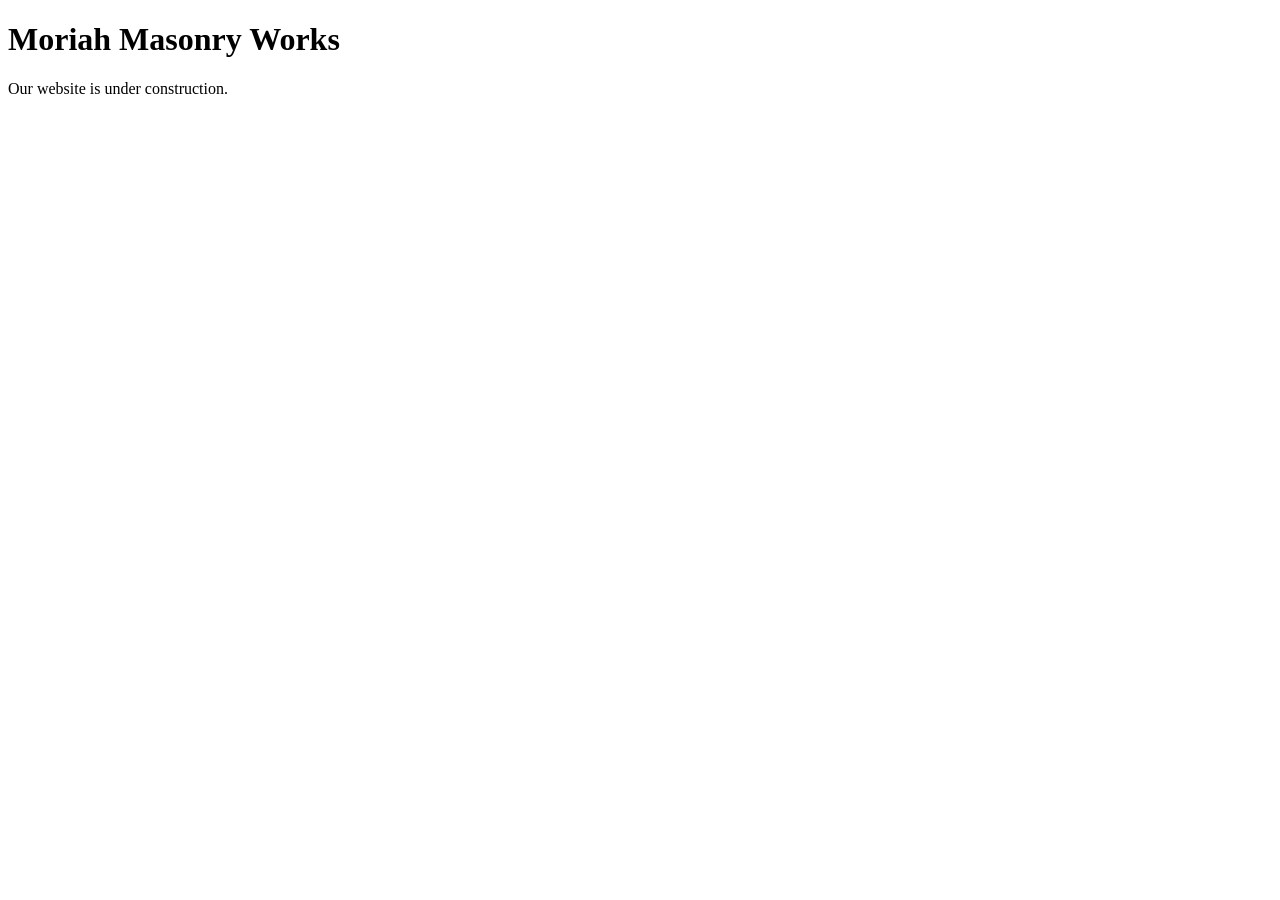
==== index.html @ c1fd5ac3 "Add initial HTML structure for the website" ====
<!doctype html>
<html lang="en">
<head>
  <meta charset="utf-8">
  <meta name="viewport" content="width=device-width, initial-scale=1">
  <meta name="robots" content="noindex">
  <title>Moriah Masonry Works</title>
</head>
<body>
  <main>
    <h1>Moriah Masonry Works</h1>
    <p>Our website is under construction.</p>
  </main>
</body>
</html>
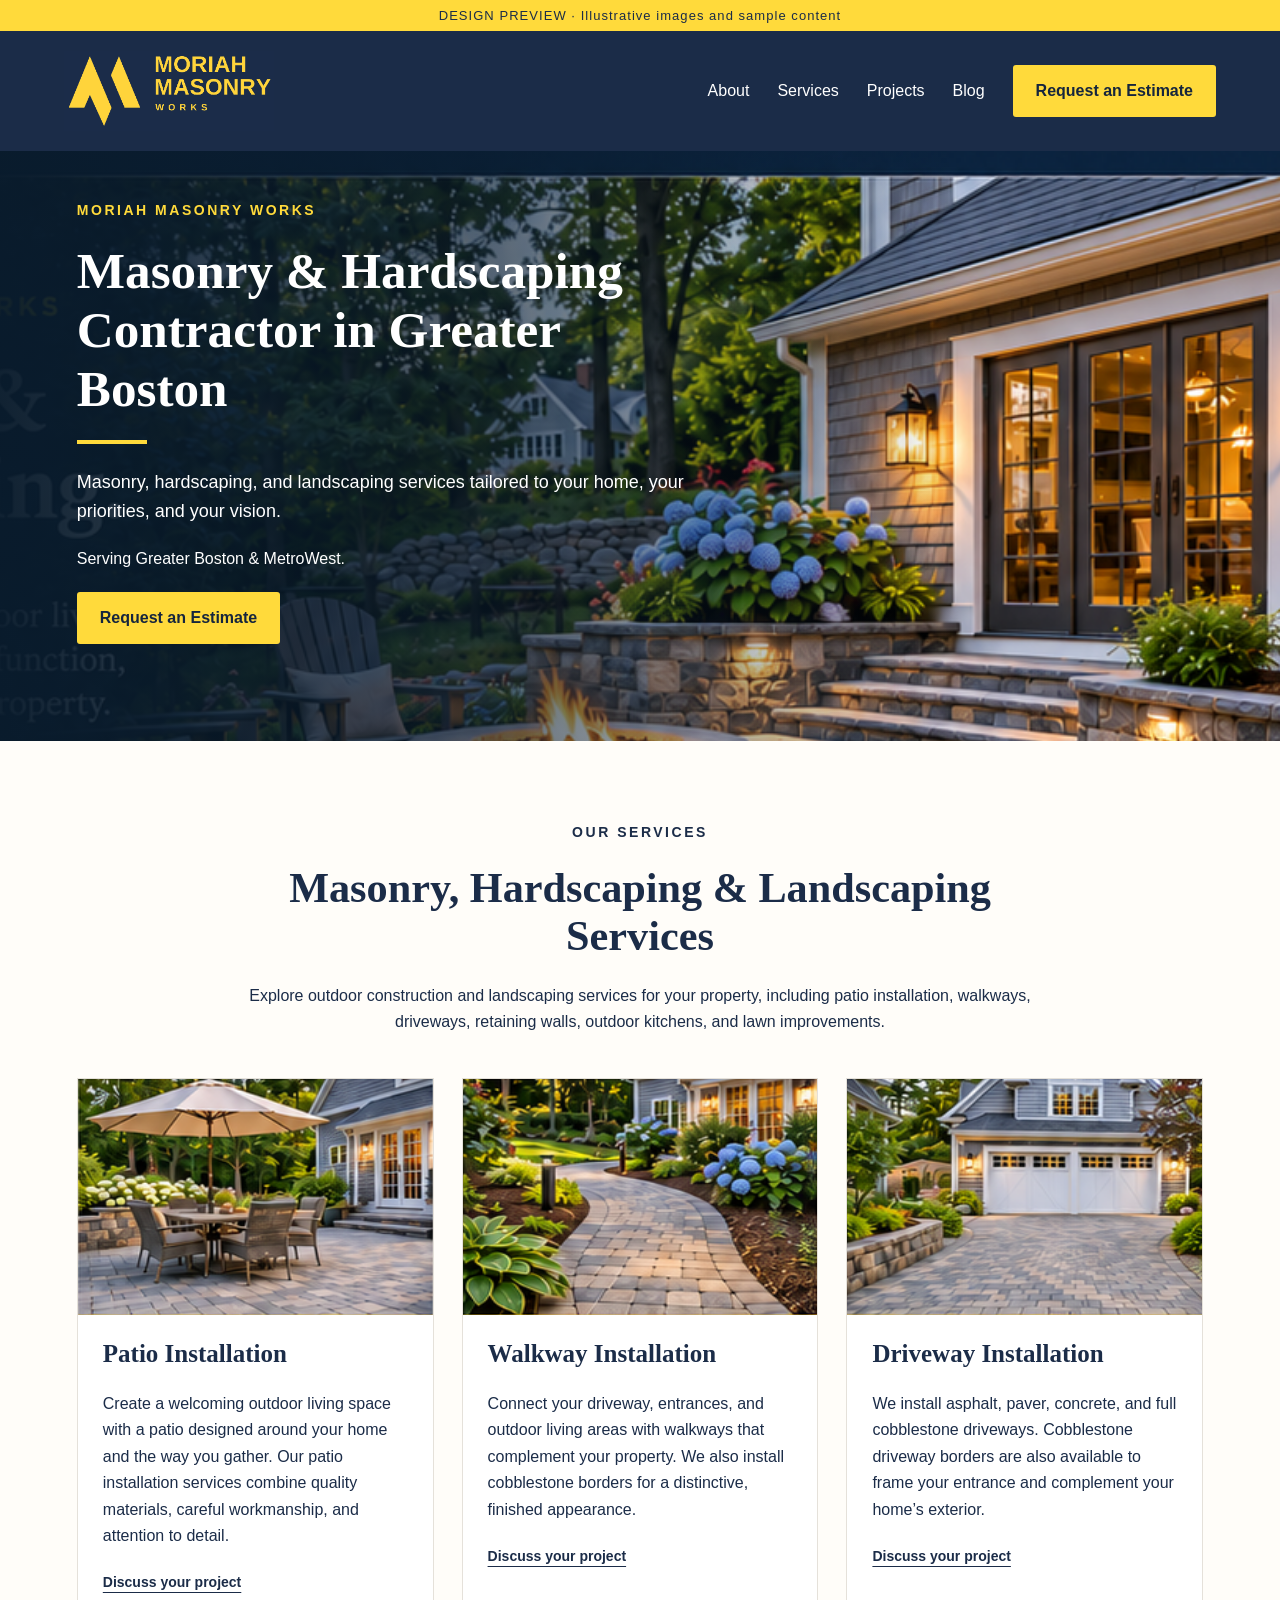
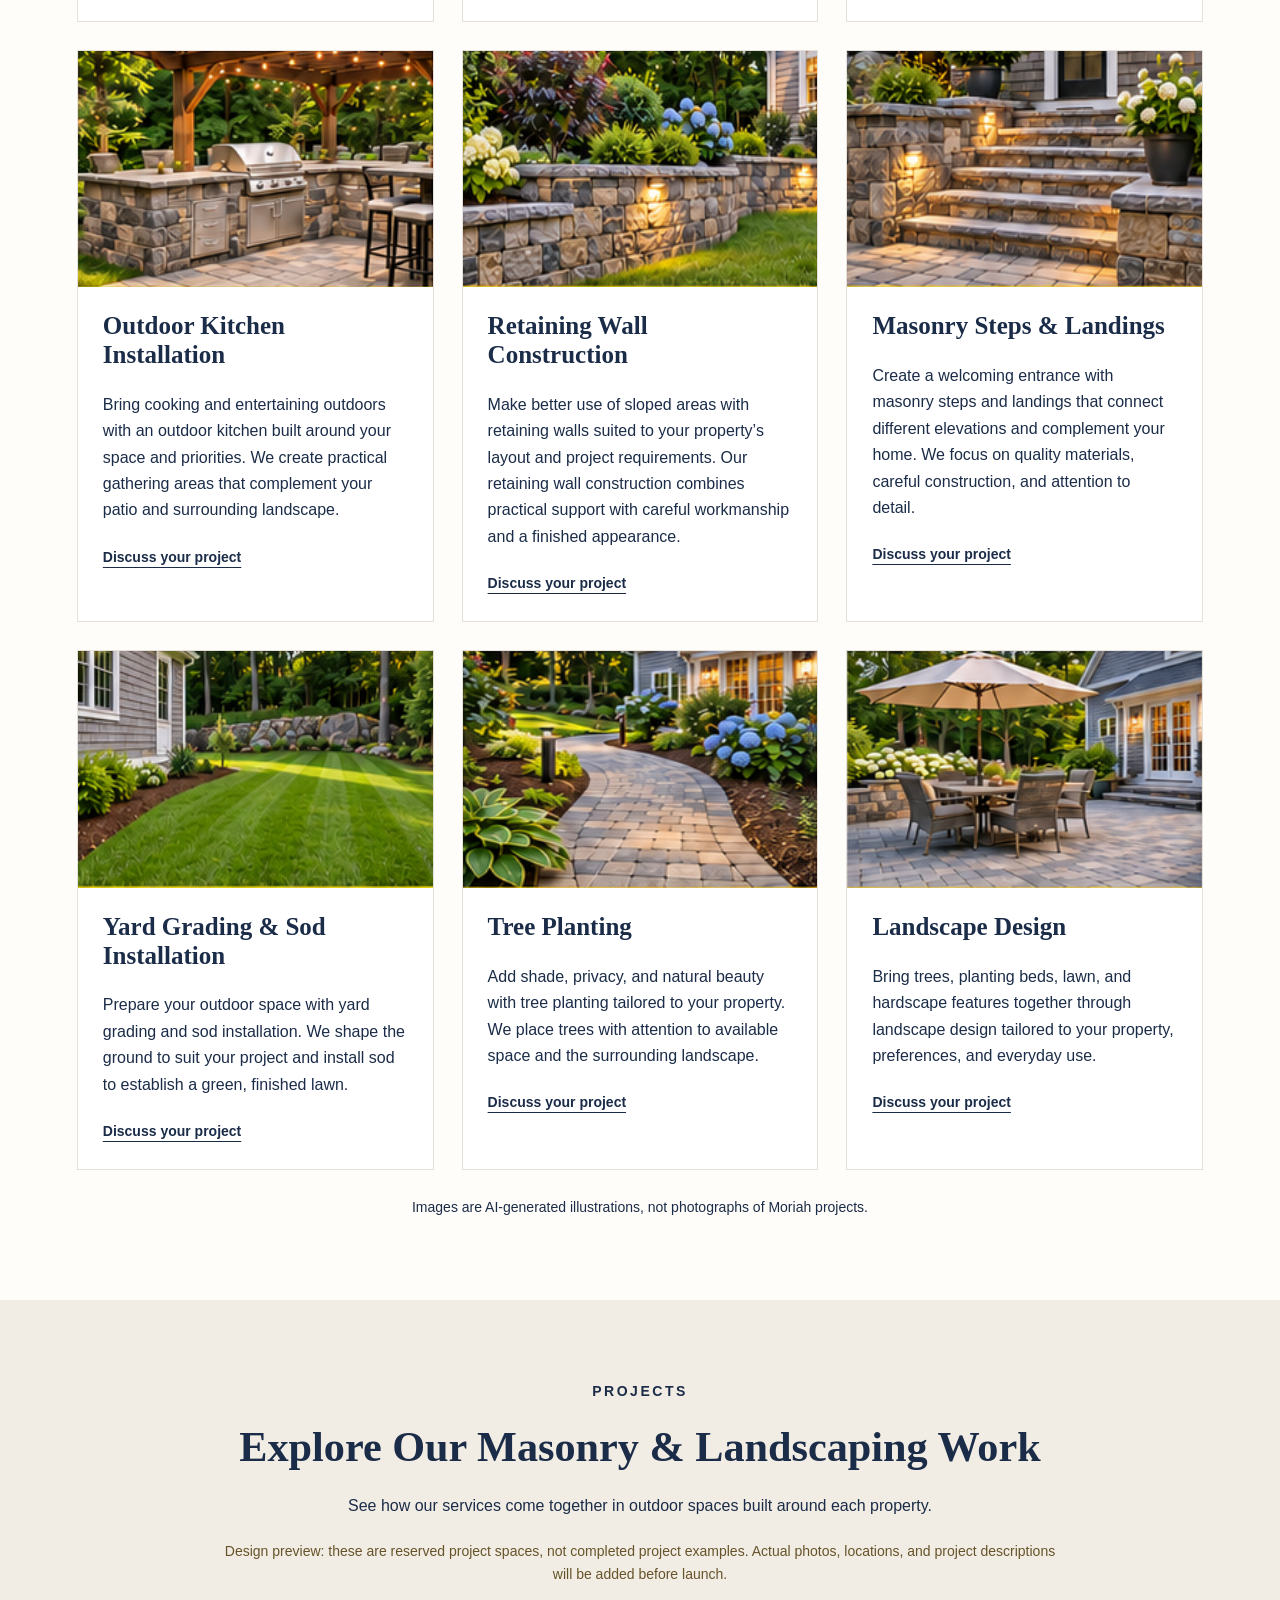
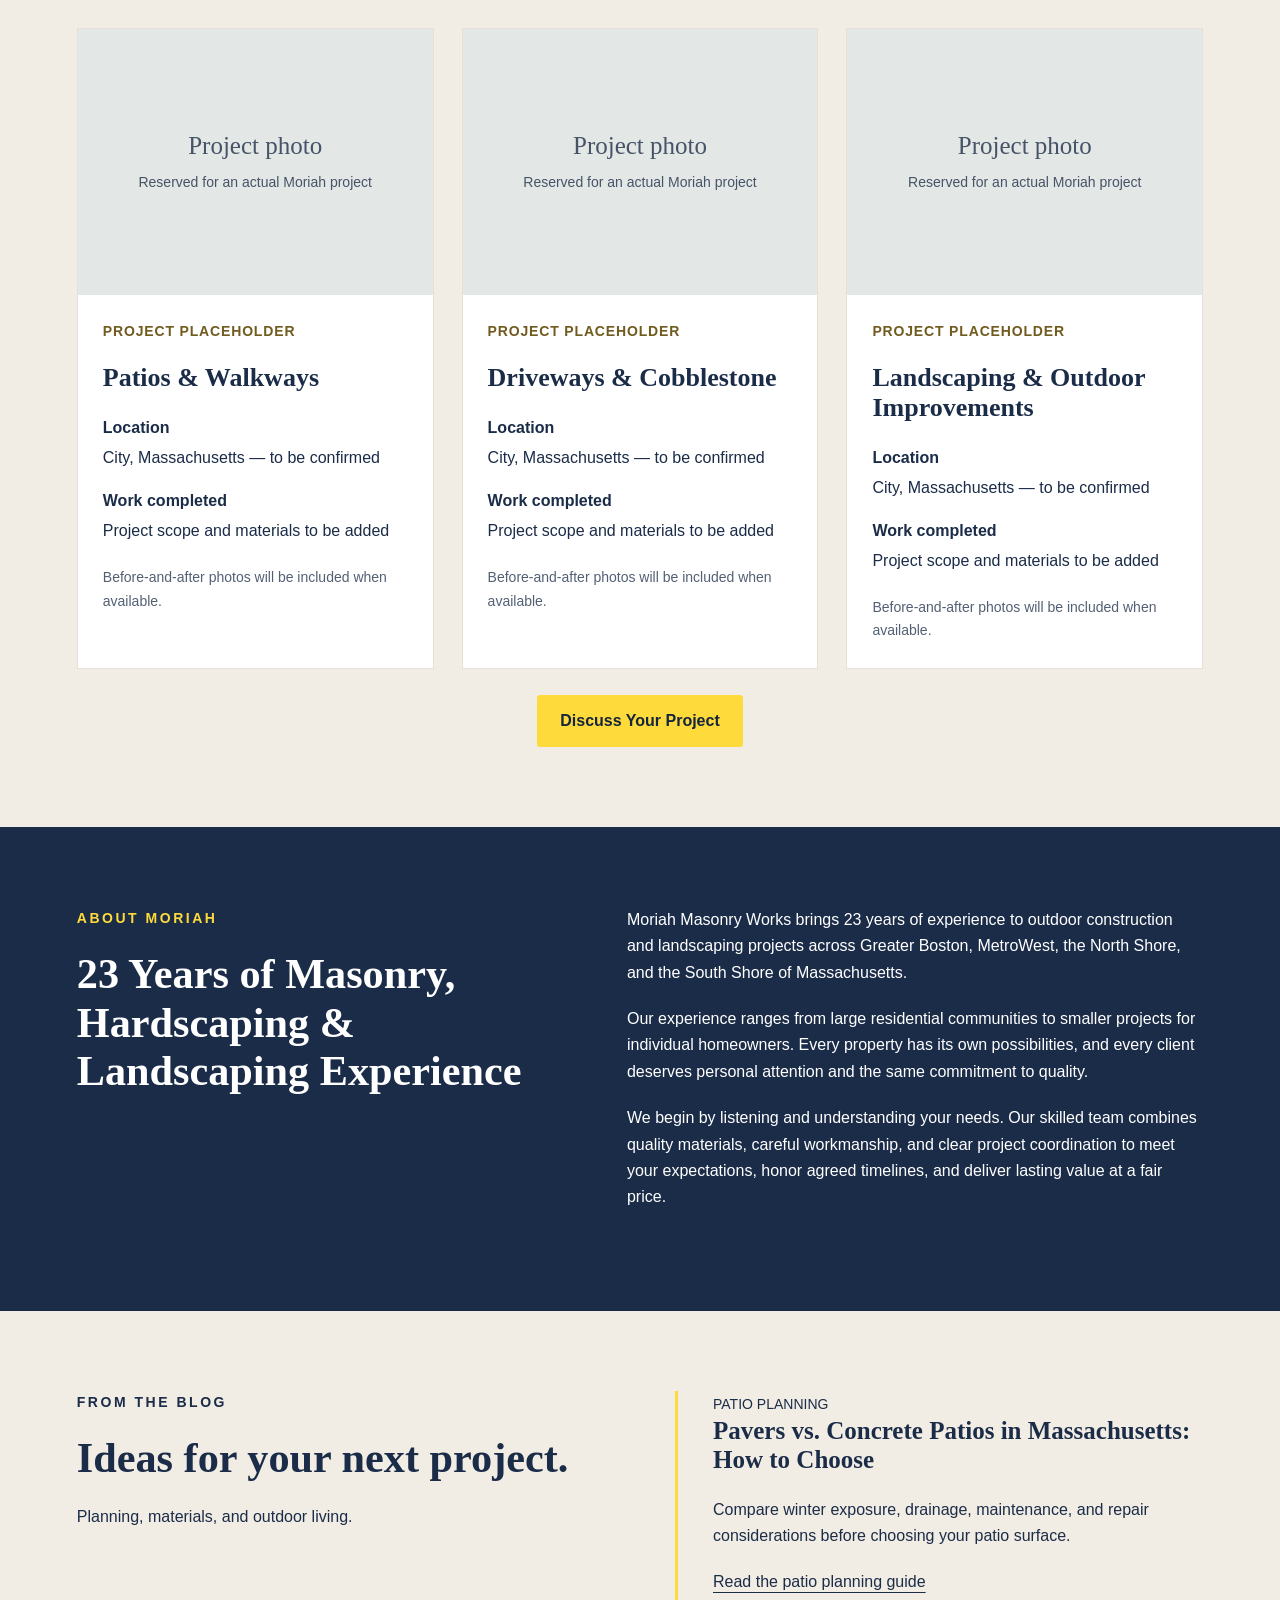
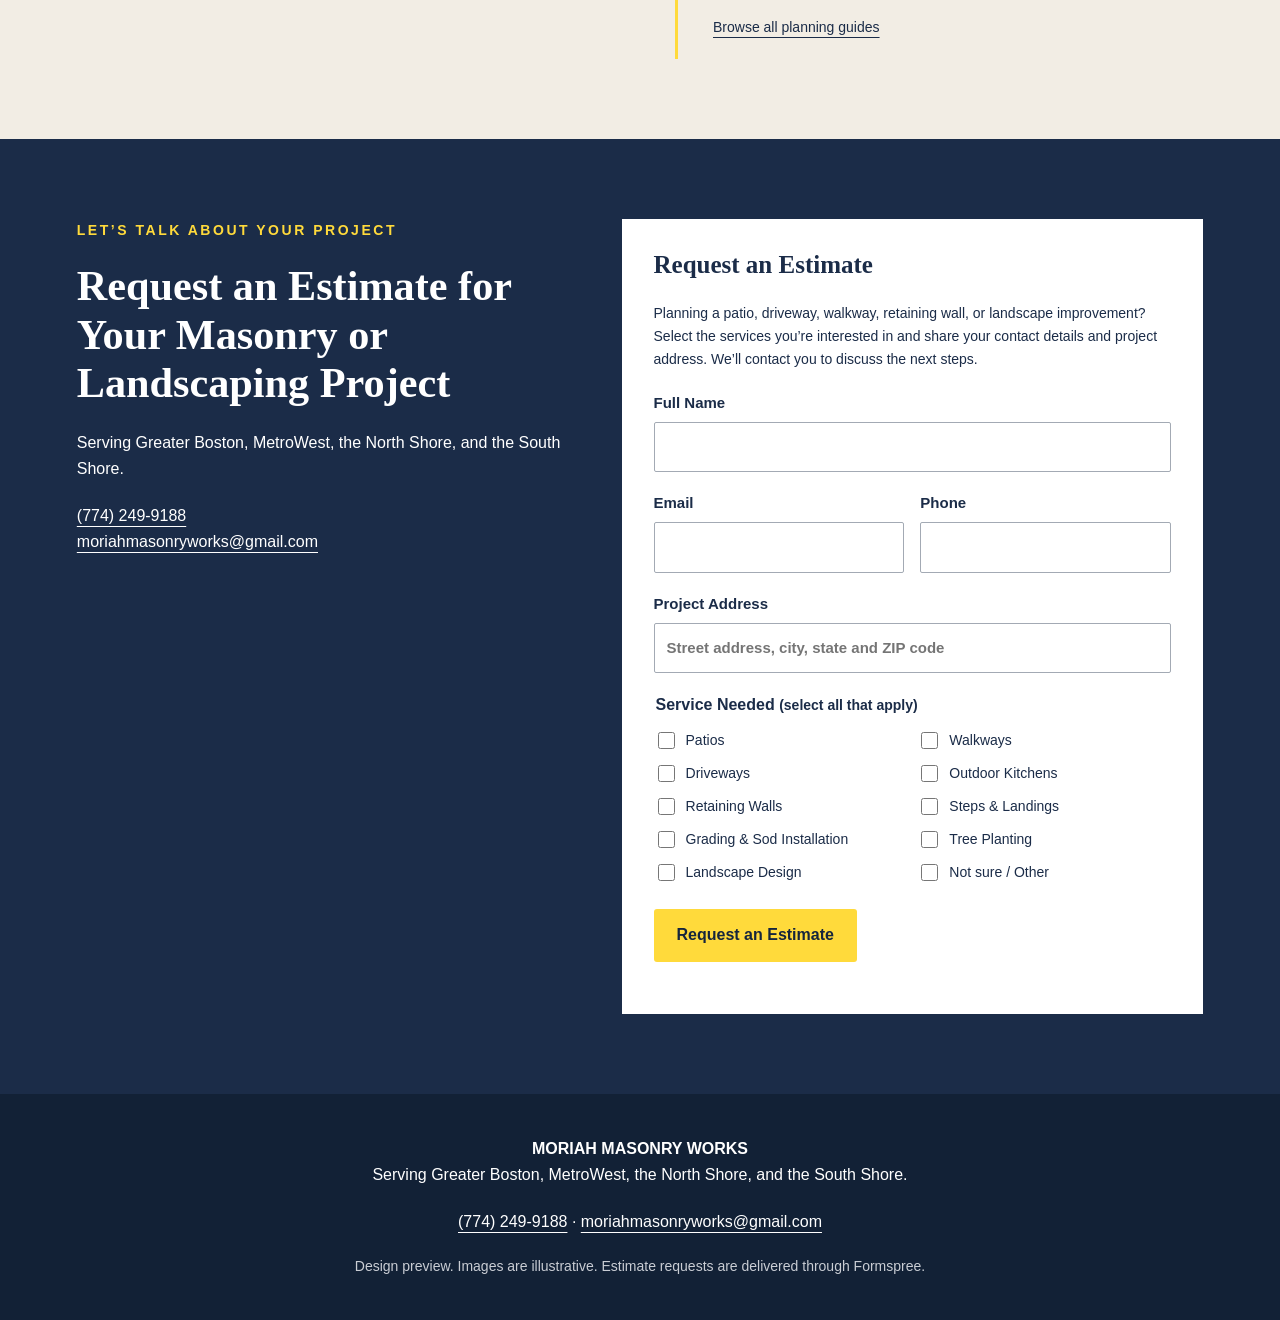
==== commit 24ddb14b: "Add website preview for review" ====
--- a/index.html
+++ b/index.html
@@ -1,15 +1,3 @@
-<!doctype html>
-<html lang="en">
-<head>
-  <meta charset="utf-8">
-  <meta name="viewport" content="width=device-width, initial-scale=1">
-  <meta name="robots" content="noindex">
-  <title>Moriah Masonry Works</title>
-</head>
-<body>
-  <main>
-    <h1>Moriah Masonry Works</h1>
-    <p>Our website is under construction.</p>
-  </main>
-</body>
-</html>
+<!doctype html><html lang="en"><head><meta charset="utf-8"><meta name="viewport" content="width=device-width,initial-scale=1"><meta name="robots" content="noindex,nofollow"><title>Masonry &amp; Hardscaping in Greater Boston | Moriah Masonry Works</title><meta name="description" content="Moriah Masonry Works installs patios, driveways, walkways and retaining walls across Greater Boston, MetroWest, the North Shore and South Shore. Request an estimate."><link rel="stylesheet" href="styles.css"></head><body><a class="skip" href="#main">Skip to content</a><div class="preview">DESIGN PREVIEW · Illustrative images and sample content</div><header><a class="brand" href="index.html" aria-label="Moriah Masonry Works home"><img src="assets/brand.png" alt="Moriah Masonry Works"></a><button class="menu" aria-expanded="false" aria-controls="nav">Menu</button><nav id="nav"><a href="index.html#about">About</a><a href="index.html#services">Services</a><a href="index.html#projects">Projects</a><a href="blog.html">Blog</a><a class="button" href="index.html#contact">Request an Estimate</a></nav></header><main id="main"><section class="hero"><div class="heroimage" aria-hidden="true"><img src="assets/layout-reference.png" alt=""></div><div class="herocopy"><p class="eyebrow">MORIAH MASONRY WORKS</p><h1>Masonry &amp; Hardscaping Contractor in Greater Boston</h1><span class="rule"></span><p>Masonry, hardscaping, and landscaping services tailored to your home, your priorities, and your vision.</p><p class="heroarea">Serving Greater Boston &amp; MetroWest.</p><a class="button" href="#contact">Request an Estimate</a></div></section><section id="services" class="section"><div class="sectionhead"><p class="eyebrow">OUR SERVICES</p><h2>Masonry, Hardscaping &amp; Landscaping Services</h2><p>Explore outdoor construction and landscaping services for your property, including patio installation, walkways, driveways, retaining walls, outdoor kitchens, and lawn improvements.</p></div><div class="services"><article class="service"><div class="photo " role="img" aria-label="AI-generated illustrative outdoor space"><img src="assets/layout-reference.png" alt="" style="width:436.144578313253%;left:-18.87550200803213%;top:-445.55555555555554%;height:804.4444444444445%" loading="lazy"></div><div class="cardbody"><h3>Patio Installation</h3><p>Create a welcoming outdoor living space with a patio designed around your home and the way you gather. Our patio installation services combine quality materials, careful workmanship, and attention to detail.</p><a href="#contact">Discuss your project</a></div></article><article class="service"><div class="photo " role="img" aria-label="AI-generated illustrative outdoor space"><img src="assets/layout-reference.png" alt="" style="width:476.3157894736843%;left:-135.08771929824562%;top:-445.55555555555554%;height:804.4444444444445%" loading="lazy"></div><div class="cardbody"><h3>Walkway Installation</h3><p>Connect your driveway, entrances, and outdoor living areas with walkways that complement your property. We also install cobblestone borders for a distinctive, finished appearance.</p><a href="#contact">Discuss your project</a></div></article><article class="service"><div class="photo " role="img" aria-label="AI-generated illustrative outdoor space"><img src="assets/layout-reference.png" alt="" style="width:482.6666666666667%;left:-244.88888888888889%;top:-445.55555555555554%;height:804.4444444444445%" loading="lazy"></div><div class="cardbody"><h3>Driveway Installation</h3><p>We install asphalt, paver, concrete, and full cobblestone driveways. Cobblestone driveway borders are also available to frame your entrance and complement your home’s exterior.</p><a href="#contact">Discuss your project</a></div></article><article class="service"><div class="photo " role="img" aria-label="AI-generated illustrative outdoor space"><img src="assets/layout-reference.png" alt="" style="width:439.67611336032394%;left:-320.2429149797571%;top:-445.55555555555554%;height:804.4444444444445%" loading="lazy"></div><div class="cardbody"><h3>Outdoor Kitchen Installation</h3><p>Bring cooking and entertaining outdoors with an outdoor kitchen built around your space and priorities. We create practical gathering areas that complement your patio and surrounding landscape.</p><a href="#contact">Discuss your project</a></div></article><article class="service"><div class="photo " role="img" aria-label="AI-generated illustrative outdoor space"><img src="assets/layout-reference.png" alt="" style="width:381.05263157894734%;left:-37.54385964912281%;top:-654.6583850931677%;height:899.3788819875776%" loading="lazy"></div><div class="cardbody"><h3>Retaining Wall Construction</h3><p>Make better use of sloped areas with retaining walls suited to your property’s layout and project requirements. Our retaining wall construction combines practical support with careful workmanship and a finished appearance.</p><a href="#contact">Discuss your project</a></div></article><article class="service"><div class="photo " role="img" aria-label="AI-generated illustrative outdoor space"><img src="assets/layout-reference.png" alt="" style="width:402.22222222222223%;left:-151.11111111111111%;top:-654.6583850931677%;height:899.3788819875776%" loading="lazy"></div><div class="cardbody"><h3>Masonry Steps &amp; Landings</h3><p>Create a welcoming entrance with masonry steps and landings that connect different elevations and complement your home. We focus on quality materials, careful construction, and attention to detail.</p><a href="#contact">Discuss your project</a></div></article><article class="service"><div class="photo " role="img" aria-label="AI-generated illustrative outdoor space"><img src="assets/layout-reference.png" alt="" style="width:383.74558303886926%;left:-245.58303886925796%;top:-654.6583850931677%;height:899.3788819875776%" loading="lazy"></div><div class="cardbody"><h3>Yard Grading &amp; Sod Installation</h3><p>Prepare your outdoor space with yard grading and sod installation. We shape the ground to suit your project and install sod to establish a green, finished lawn.</p><a href="#contact">Discuss your project</a></div></article><article class="service"><div class="photo " role="img" aria-label="AI-generated illustrative outdoor space"><img src="assets/layout-reference.png" alt="" style="width:476.3157894736843%;left:-135.08771929824562%;top:-445.55555555555554%;height:804.4444444444445%" loading="lazy"></div><div class="cardbody"><h3>Tree Planting</h3><p>Add shade, privacy, and natural beauty with tree planting tailored to your property. We place trees with attention to available space and the surrounding landscape.</p><a href="#contact">Discuss your project</a></div></article><article class="service"><div class="photo " role="img" aria-label="AI-generated illustrative outdoor space"><img src="assets/layout-reference.png" alt="" style="width:436.144578313253%;left:-18.87550200803213%;top:-445.55555555555554%;height:804.4444444444445%" loading="lazy"></div><div class="cardbody"><h3>Landscape Design</h3><p>Bring trees, planting beds, lawn, and hardscape features together through landscape design tailored to your property, preferences, and everyday use.</p><a href="#contact">Discuss your project</a></div></article></div><p class="small center">Images are AI-generated illustrations, not photographs of Moriah projects.</p></section><!-- Restore after genuine client testimonials and project photos are approved. -->
+<template id="pending-testimonials"><section id="reviews" class="section"><div class="sectionhead"><p class="eyebrow">CLIENT EXPERIENCES</p><h2>What Our Clients Say</h2><p>See the transformation. Hear the experience.</p><p class="small">Layout demonstration: sample testimonials and reserved photo spaces. Each published review will be paired with before-and-after photos of the same project.</p></div><div class="review-projects"><article class="review-project"><div class="comparison"><div class="comparison-slot"><span class="comparison-label">BEFORE</span><div class="photo-placeholder"><span>Before photo</span><small>Real project photo to be added</small></div></div><div class="comparison-slot"><span class="comparison-label">AFTER</span><div class="photo-placeholder after-placeholder"><span>After photo</span><small>Real project photo to be added</small></div></div></div><div class="review-copy"><p class="sample-label">SAMPLE TESTIMONIAL · LAYOUT PREVIEW ONLY</p><blockquote>“They listened carefully to what we wanted and kept us informed throughout the project.”</blockquote><p class="review-project-title">Patio project</p><p class="small">Client name and city to be added</p></div></article><article class="review-project"><div class="comparison"><div class="comparison-slot"><span class="comparison-label">BEFORE</span><div class="photo-placeholder"><span>Before photo</span><small>Real project photo to be added</small></div></div><div class="comparison-slot"><span class="comparison-label">AFTER</span><div class="photo-placeholder after-placeholder"><span>After photo</span><small>Real project photo to be added</small></div></div></div><div class="review-copy"><p class="sample-label">SAMPLE TESTIMONIAL · LAYOUT PREVIEW ONLY</p><blockquote>“The attention to detail made our new outdoor space feel like a natural part of our home.”</blockquote><p class="review-project-title">Walkway project</p><p class="small">Client name and city to be added</p></div></article><article class="review-project"><div class="comparison"><div class="comparison-slot"><span class="comparison-label">BEFORE</span><div class="photo-placeholder"><span>Before photo</span><small>Real project photo to be added</small></div></div><div class="comparison-slot"><span class="comparison-label">AFTER</span><div class="photo-placeholder after-placeholder"><span>After photo</span><small>Real project photo to be added</small></div></div></div><div class="review-copy"><p class="sample-label">SAMPLE TESTIMONIAL · LAYOUT PREVIEW ONLY</p><blockquote>“The team was organized, communicated clearly, and respected the agreed schedule.”</blockquote><p class="review-project-title">Entrance project</p><p class="small">Client name and city to be added</p></div></article></div></section></template>
+<section id="projects" class="section portfolio" aria-labelledby="projects-title"><div class="sectionhead"><p class="eyebrow">PROJECTS</p><h2 id="projects-title">Explore Our Masonry &amp; Landscaping Work</h2><p>See how our services come together in outdoor spaces built around each property.</p><p class="small portfolio-notice">Design preview: these are reserved project spaces, not completed project examples. Actual photos, locations, and project descriptions will be added before launch.</p></div><div class="portfolio-grid"><article class="portfolio-card"><div class="portfolio-photo"><span>Project photo</span><small>Reserved for an actual Moriah project</small></div><div class="portfolio-copy"><p class="portfolio-draft">PROJECT PLACEHOLDER</p><h3>Patios &amp; Walkways</h3><dl><div><dt>Location</dt><dd>City, Massachusetts — to be confirmed</dd></div><div><dt>Work completed</dt><dd>Project scope and materials to be added</dd></div></dl><p class="small">Before-and-after photos will be included when available.</p></div></article><article class="portfolio-card"><div class="portfolio-photo"><span>Project photo</span><small>Reserved for an actual Moriah project</small></div><div class="portfolio-copy"><p class="portfolio-draft">PROJECT PLACEHOLDER</p><h3>Driveways &amp; Cobblestone</h3><dl><div><dt>Location</dt><dd>City, Massachusetts — to be confirmed</dd></div><div><dt>Work completed</dt><dd>Project scope and materials to be added</dd></div></dl><p class="small">Before-and-after photos will be included when available.</p></div></article><article class="portfolio-card"><div class="portfolio-photo"><span>Project photo</span><small>Reserved for an actual Moriah project</small></div><div class="portfolio-copy"><p class="portfolio-draft">PROJECT PLACEHOLDER</p><h3>Landscaping &amp; Outdoor Improvements</h3><dl><div><dt>Location</dt><dd>City, Massachusetts — to be confirmed</dd></div><div><dt>Work completed</dt><dd>Project scope and materials to be added</dd></div></dl><p class="small">Before-and-after photos will be included when available.</p></div></article></div><p class="center"><a class="button" href="#contact">Discuss Your Project</a></p></section><section id="about" class="section about"><div><p class="eyebrow">ABOUT MORIAH</p><h2>23 Years of Masonry, Hardscaping &amp; Landscaping Experience</h2></div><div><p>Moriah Masonry Works brings 23 years of experience to outdoor construction and landscaping projects across Greater Boston, MetroWest, the North Shore, and the South Shore of Massachusetts.</p><p>Our experience ranges from large residential communities to smaller projects for individual homeowners. Every property has its own possibilities, and every client deserves personal attention and the same commitment to quality.</p><p>We begin by listening and understanding your needs. Our skilled team combines quality materials, careful workmanship, and clear project coordination to meet your expectations, honor agreed timelines, and deliver lasting value at a fair price.</p></div></section><section class="section blogsection"><div><p class="eyebrow">FROM THE BLOG</p><h2>Ideas for your next project.</h2><p>Planning, materials, and outdoor living.</p></div><article><span class="small">PATIO PLANNING</span><h3>Pavers vs. Concrete Patios in Massachusetts: How to Choose</h3><p>Compare winter exposure, drainage, maintenance, and repair considerations before choosing your patio surface.</p><a href="pavers-vs-concrete-patios-massachusetts.html">Read the patio planning guide</a><p class="small" style="margin-top:20px"><a href="blog.html">Browse all planning guides</a></p></article></section><section id="contact" class="section contact"><div><p class="eyebrow">LET’S TALK ABOUT YOUR PROJECT</p><h2>Request an Estimate for Your Masonry or Landscaping Project</h2><p>Serving Greater Boston, MetroWest, the North Shore, and the South Shore.</p><p><a href="tel:+17742499188">(774) 249-9188</a><br><a href="mailto:moriahmasonryworks@gmail.com">moriahmasonryworks@gmail.com</a></p></div><form id="estimate" action="https://formspree.io/f/xjywodyv" method="POST"><h3>Request an Estimate</h3><p class="small">Planning a patio, driveway, walkway, retaining wall, or landscape improvement? Select the services you’re interested in and share your contact details and project address. We’ll contact you to discuss the next steps.</p><label>Full Name<input autocomplete="name" name="name" required></label><div class="fields"><label>Email<input type="email" autocomplete="email" name="email" required></label><label>Phone<input type="tel" autocomplete="tel" name="phone" required></label></div><label>Project Address<input autocomplete="street-address" name="address" placeholder="Street address, city, state and ZIP code" required></label><fieldset><legend>Service Needed <span class="small">(select all that apply)</span></legend><div class="checks"><label class="check"><input type="checkbox" name="service" value="Patios"> Patios</label><label class="check"><input type="checkbox" name="service" value="Walkways"> Walkways</label><label class="check"><input type="checkbox" name="service" value="Driveways"> Driveways</label><label class="check"><input type="checkbox" name="service" value="Outdoor Kitchens"> Outdoor Kitchens</label><label class="check"><input type="checkbox" name="service" value="Retaining Walls"> Retaining Walls</label><label class="check"><input type="checkbox" name="service" value="Steps & Landings"> Steps & Landings</label><label class="check"><input type="checkbox" name="service" value="Grading & Sod Installation"> Grading & Sod Installation</label><label class="check"><input type="checkbox" name="service" value="Tree Planting"> Tree Planting</label><label class="check"><input type="checkbox" name="service" value="Landscape Design"> Landscape Design</label><label class="check"><input type="checkbox" name="service" value="Other"> Not sure / Other</label></div></fieldset><button class="button" type="submit">Request an Estimate</button><p id="formstatus" role="status"></p></form></section></main><footer><strong>MORIAH MASONRY WORKS</strong><p>Serving Greater Boston, MetroWest, the North Shore, and the South Shore.</p><a href="tel:+17742499188">(774) 249-9188</a> · <a href="mailto:moriahmasonryworks@gmail.com">moriahmasonryworks@gmail.com</a><p class="small">Design preview. Images are illustrative. Estimate requests are delivered through Formspree.</p></footer><script src="app.js"></script></body></html>
--- a/styles.css
+++ b/styles.css
@@ -0,0 +1,42 @@
+*{box-sizing:border-box}html{scroll-behavior:smooth;scroll-padding-top:30px}body{margin:0;color:#1b2c48;background:#fffdf9;font:16px/1.65 Arial,sans-serif}h1,h2,h3{font-family:Georgia,serif;line-height:1.15;margin:0 0 22px}h1{font-size:clamp(44px,5.3vw,78px)}h2{font-size:clamp(32px,3.3vw,48px)}h3{font-size:25px}p{margin:0 0 20px}a{color:inherit;text-underline-offset:5px}button,input{font:inherit}a:focus-visible,button:focus-visible,input:focus-visible{outline:3px solid #c17e00;outline-offset:4px}.preview{background:#ffda3b;color:#1b2c48;text-align:center;font-size:13px;padding:5px 12px;letter-spacing:.08em}header{background:#1b2c48;display:flex;align-items:center;justify-content:space-between;padding:20px max(5vw,20px);gap:24px;color:white}.brand{display:block;width:210px;height:76px;overflow:hidden;position:relative;flex-shrink:0}.brand img{position:absolute;width:315px;max-width:none;left:-52px;top:-56px}nav{display:flex;align-items:center;gap:28px}nav a{text-decoration:none;font-size:16px}.button{display:inline-block;background:#ffda3b;color:#15253d;padding:13px 23px;border:0;border-radius:3px;font-weight:700;text-decoration:none;cursor:pointer}.button:hover{background:#ffe66b}.menu{display:none}.hero{height:590px;position:relative;overflow:hidden;background:#10243a}.heroimage{position:absolute;inset:0;overflow:hidden}.heroimage img{position:absolute;width:140%;height:auto;max-width:none;top:-24%;left:-39%}.hero:after{content:'';position:absolute;inset:0;background:linear-gradient(90deg,rgba(9,27,44,.97),rgba(9,27,44,.65) 38%,transparent 75%)}.herocopy{position:relative;z-index:1;color:white;padding:62px max(6vw,24px);max-width:690px}.herocopy p:not(.eyebrow){font-family:Georgia,serif;font-size:23px;max-width:440px}.eyebrow{font-size:14px;font-weight:700;letter-spacing:.18em;margin-bottom:20px}.hero .eyebrow,.about .eyebrow,.contact .eyebrow{color:#ffda3b}.rule{display:block;width:70px;height:4px;background:#ffda3b;margin-bottom:24px}.proof{padding:25px 6vw;display:flex;justify-content:space-between;gap:22px;background:#f2ede4;border-bottom:1px solid #dfd9ce}.section{padding:80px max(6vw,24px)}.sectionhead{text-align:center;max-width:850px;margin:0 auto 42px}.services{display:grid;grid-template-columns:repeat(3,1fr);gap:28px}.service{background:white;border:1px solid #e5e1da}.photo{position:relative;overflow:hidden;aspect-ratio:1.5;background:#d9dfd5}.photo img{position:absolute;max-width:none;object-fit:fill}.cardbody{padding:25px}.cardbody p{font-size:16px}.cardbody a{font-size:14px;font-weight:bold}.small{font-size:14px}.center{text-align:center;margin:26px 0 0}.projects{background:#f2ede4;display:grid;grid-template-columns:1fr 1.5fr;gap:55px;align-items:center}.projectphotos{display:grid;grid-template-columns:1fr 1fr;gap:20px}.projectphotos .photo{aspect-ratio:.8}.about{background:#1b2c48;color:white;display:grid;grid-template-columns:1fr 1.2fr;gap:70px}.reviews{display:grid;grid-template-columns:repeat(3,1fr);gap:25px}.reviews figure{margin:0;border-top:3px solid #ffda3b;padding:25px;background:#f3efe8}.reviews figcaption{font-size:14px;color:#6a5730;margin-bottom:20px}.reviews blockquote{margin:0 0 25px;font:22px/1.5 Georgia,serif}.reviews figure p{font-size:14px}.blogsection{background:#f2ede4;display:grid;grid-template-columns:1fr 1fr;gap:70px}.blogsection article{padding-left:35px;border-left:3px solid #ffda3b}.contact{display:grid;grid-template-columns:1fr 1.2fr;gap:60px;background:#1b2c48;color:white}.contact a{overflow-wrap:anywhere}form{background:white;color:#1b2c48;padding:32px}label{display:block;font-size:15px;font-weight:600}input:not([type=checkbox]){display:block;width:100%;padding:12px;border:1px solid #a3aab4;border-radius:2px;margin:6px 0 19px;background:white;color:#17273e;min-width:0}.fields{display:grid;grid-template-columns:1fr 1fr;gap:16px}fieldset{border:0;padding:0;margin:0 0 25px}legend{font-weight:bold;margin-bottom:10px}.checks{display:grid;grid-template-columns:1fr 1fr;gap:10px}.check{font-size:14px;font-weight:400;display:flex;gap:8px;align-items:start}.check input{accent-color:#1b2c48;min-width:17px;min-height:17px}footer{background:#122136;color:white;text-align:center;padding:42px 24px}footer .small{color:#c9cdd4;margin:20px 0 0}.article{max-width:1000px;margin:auto}.article h1{font-size:clamp(36px,5vw,62px)}.article .photo{margin:35px 0}.article h2{font-size:30px;margin-top:40px}.lead{font-size:21px}.skip{position:absolute;left:-9999px}.skip:focus{left:10px;top:10px;z-index:10;background:white;padding:10px}@media(min-width:1600px){.heroimage img{top:-35%}}@media(max-width:1000px){nav{gap:16px}.brand{width:180px}.services{grid-template-columns:repeat(2,1fr)}.about,.contact{gap:32px}.section{padding:60px 5vw}}@media(max-width:760px){header{flex-wrap:wrap;padding:12px 20px}.menu{display:block;background:transparent;border:1px solid #d3dae4;color:white;padding:8px 15px}nav{display:none;width:100%;flex-direction:column;align-items:stretch;padding:15px 0}nav.open{display:flex}.hero{height:570px}.heroimage img{height:170%;width:auto;top:-16%;left:-100%}.hero:after{background:linear-gradient(90deg,rgba(9,27,44,.93),rgba(9,27,44,.35))}.herocopy{padding:60px 25px}.proof{flex-direction:column;gap:8px}.services,.reviews,.about,.projects,.blogsection,.contact{grid-template-columns:1fr}.section{padding:50px 22px}.projectphotos{gap:12px}.blogsection article{padding-left:20px}.checks{grid-template-columns:1fr}.fields{grid-template-columns:1fr;gap:0}form{padding:24px}.brand{height:70px}.article h1{font-size:39px}}@media(prefers-reduced-motion:reduce){html{scroll-behavior:auto}}
+/* Project-linked testimonials */
+.review-projects{display:grid;grid-template-columns:repeat(3,minmax(0,1fr));gap:25px}
+.review-project{border:1px solid #e3ded4;background:#fff;min-width:0}
+.comparison{display:grid;grid-template-columns:1fr 1fr;gap:2px;background:#fff}
+.comparison-slot{min-width:0;position:relative}
+.comparison-label{display:block;background:#1b2c48;color:white;text-align:center;font-size:14px;font-weight:700;letter-spacing:.12em;padding:9px}
+.photo-placeholder{min-height:180px;display:flex;flex-direction:column;justify-content:center;align-items:center;text-align:center;padding:16px;background:#e8e9e8;color:#475366;gap:8px}
+.photo-placeholder span{font-family:Georgia,serif;font-size:20px}
+.photo-placeholder small{font-size:14px;line-height:1.4}
+.after-placeholder{background:#edf0e8}
+.review-copy{padding:25px}
+.sample-label{font-size:12px;letter-spacing:.06em;color:#715b1f;font-weight:700}
+.review-copy blockquote{margin:0 0 24px;font:21px/1.5 Georgia,serif}
+.review-project-title{font-weight:bold;margin:0 0 4px}
+.review-copy .small{margin:0;color:#536074}
+@media(max-width:1000px){.review-projects{grid-template-columns:1fr}.photo-placeholder{min-height:210px}}
+@media(max-width:760px){.comparison{grid-template-columns:1fr}.photo-placeholder{min-height:170px}}
+
+/* Accommodate the approved descriptive introduction at every screen size. */
+.hero{height:auto;min-height:590px}.herocopy{max-width:800px;padding-top:48px;padding-bottom:48px}.herocopy h1{font-size:clamp(36px,4vw,56px)}.herocopy p:not(.eyebrow){font:18px/1.6 Arial,sans-serif;max-width:630px}.herocopy p.heroarea{font-size:16px}@media(max-width:760px){.hero{height:auto;min-height:570px}.herocopy{padding:40px 25px}.herocopy h1{font-size:38px}}
+
+/* Project portfolio: replace marked placeholders with verified project content. */
+.portfolio{background:#f2ede4}.portfolio-notice{color:#665329}.portfolio-grid{display:grid;grid-template-columns:repeat(3,minmax(0,1fr));gap:28px}.portfolio-card{background:white;border:1px solid #e5e1da;min-width:0}.portfolio-photo{aspect-ratio:4/3;background:#e3e7e6;display:flex;flex-direction:column;align-items:center;justify-content:center;text-align:center;padding:24px;gap:8px;color:#475366}.portfolio-photo span{font:25px/1.3 Georgia,serif}.portfolio-photo small{font-size:14px}.portfolio-copy{padding:25px}.portfolio-draft{font-size:14px;color:#715b1f;letter-spacing:.06em;font-weight:bold}.portfolio-copy h3{font-size:26px;overflow-wrap:break-word}.portfolio-copy dl{margin:0 0 22px}.portfolio-copy dl div{margin:0 0 16px}.portfolio-copy dt{font-weight:bold}.portfolio-copy dd{margin:4px 0 0}.portfolio-copy .small{margin-bottom:0;color:#536074}@media(max-width:1000px){.portfolio-grid{grid-template-columns:repeat(2,minmax(0,1fr))}}@media(max-width:760px){.portfolio-grid{grid-template-columns:1fr}}
+
+/* Research-backed journal layout */
+.journal-post{max-width:820px;margin:auto}.article-meta{font-size:14px;color:#586475}.article-summary,.article-toc{padding:24px;background:#edf1f2;border-left:4px solid #c39d19;margin:28px 0}.article-summary p{margin:10px 0 0}.article-toc ul{margin-bottom:0;padding-left:22px}.article-toc li{margin:6px 0}.article-table-wrap{overflow-x:auto;margin:28px 0}.article-table{border-collapse:collapse;width:100%;min-width:550px;font-size:16px}.article-table caption{text-align:left;font-weight:bold;margin-bottom:12px}.article-table th,.article-table td{border:1px solid #cbd0d4;padding:14px;text-align:left;vertical-align:top}.article-table thead{background:#1b2c48;color:white}.article-table tbody th{background:#eef0ef}.journal-post li{margin-bottom:12px}.article-cta{padding:30px;background:#1b2c48;color:white;margin:44px 0}.article-cta h2{margin-top:0}.article-cta .small{margin:20px 0 0}.article-sources{border-top:1px solid #d5d9db;margin-top:40px}.article-sources a{overflow-wrap:anywhere}.article-editorial-note{padding-top:22px;border-top:1px solid #d5d9db;color:#665329}@media(max-width:760px){.article h1{font-size:36px;overflow-wrap:break-word}.article-summary,.article-toc,.article-cta{padding:20px}.journal-post .lead{font-size:20px}}
+
+.journal-index{max-width:1200px;margin:auto}.journal-index h1{font-size:clamp(36px,5vw,58px)}.journal-grid{display:grid;grid-template-columns:repeat(2,minmax(0,1fr));gap:28px}.journal-card{padding:30px;background:#f2ede4;border-top:4px solid #d1aa21;min-width:0}.journal-card h2{font-size:30px}.journal-card h2 a{text-decoration:none}.journal-card h2 a:hover{text-decoration:underline}@media(max-width:760px){.journal-grid{grid-template-columns:1fr}.journal-card{padding:24px}}
+
+/* Keep navigation usable on tablets and narrow desktop windows. */
+@media(max-width:1050px){header{flex-wrap:wrap;padding:12px 20px}.menu{display:block;background:transparent;border:1px solid #d3dae4;color:white;padding:8px 15px;min-height:44px}nav{display:none;width:100%;flex-direction:column;align-items:stretch;padding:15px 0;gap:8px}nav.open{display:flex}nav a{padding:10px 0;min-height:44px}nav .button{padding:13px 23px;text-align:center}.brand{width:180px}}
+.services>*,.about>*,.contact>*,.fields>*,.blogsection>*{min-width:0}
+.journal-post,.article-table-wrap{min-width:0;max-width:100%}
+.article-table-wrap:focus-visible{outline:3px solid #c17e00;outline-offset:4px}
+.table-hint{display:none}@media(max-width:760px){.table-hint{display:block;font-size:14px;color:#526174;margin-bottom:8px}}
+button:disabled{cursor:wait;opacity:.75}
+
+/* Scale the entire logo artwork with its container instead of a fixed crop. */
+.brand{width:210px;max-width:calc(100% - 110px);height:auto;aspect-ratio:2.65;flex:0 1 210px;min-width:0}
+.brand img{width:145%;height:auto;max-width:none;left:-22%;top:-62%}
+@media(max-width:1050px){.brand{width:210px;height:auto;flex-basis:210px}}
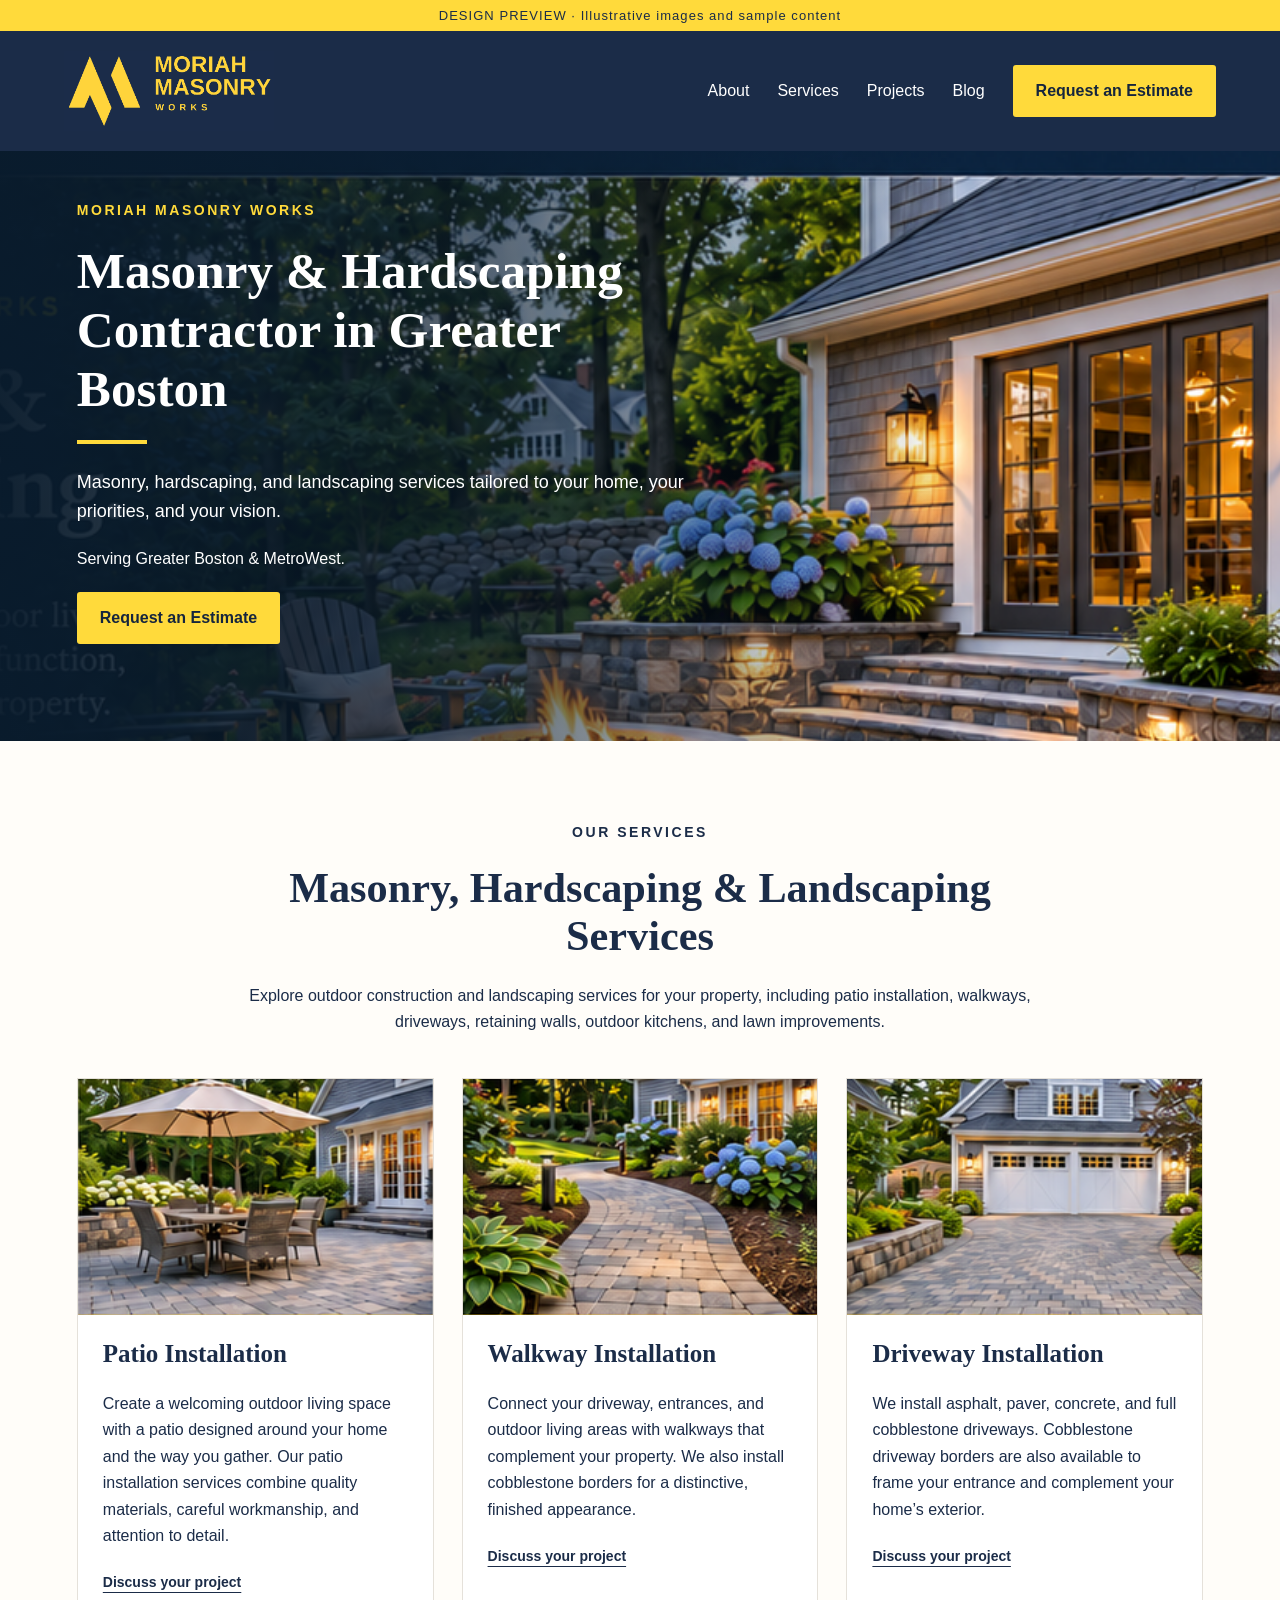
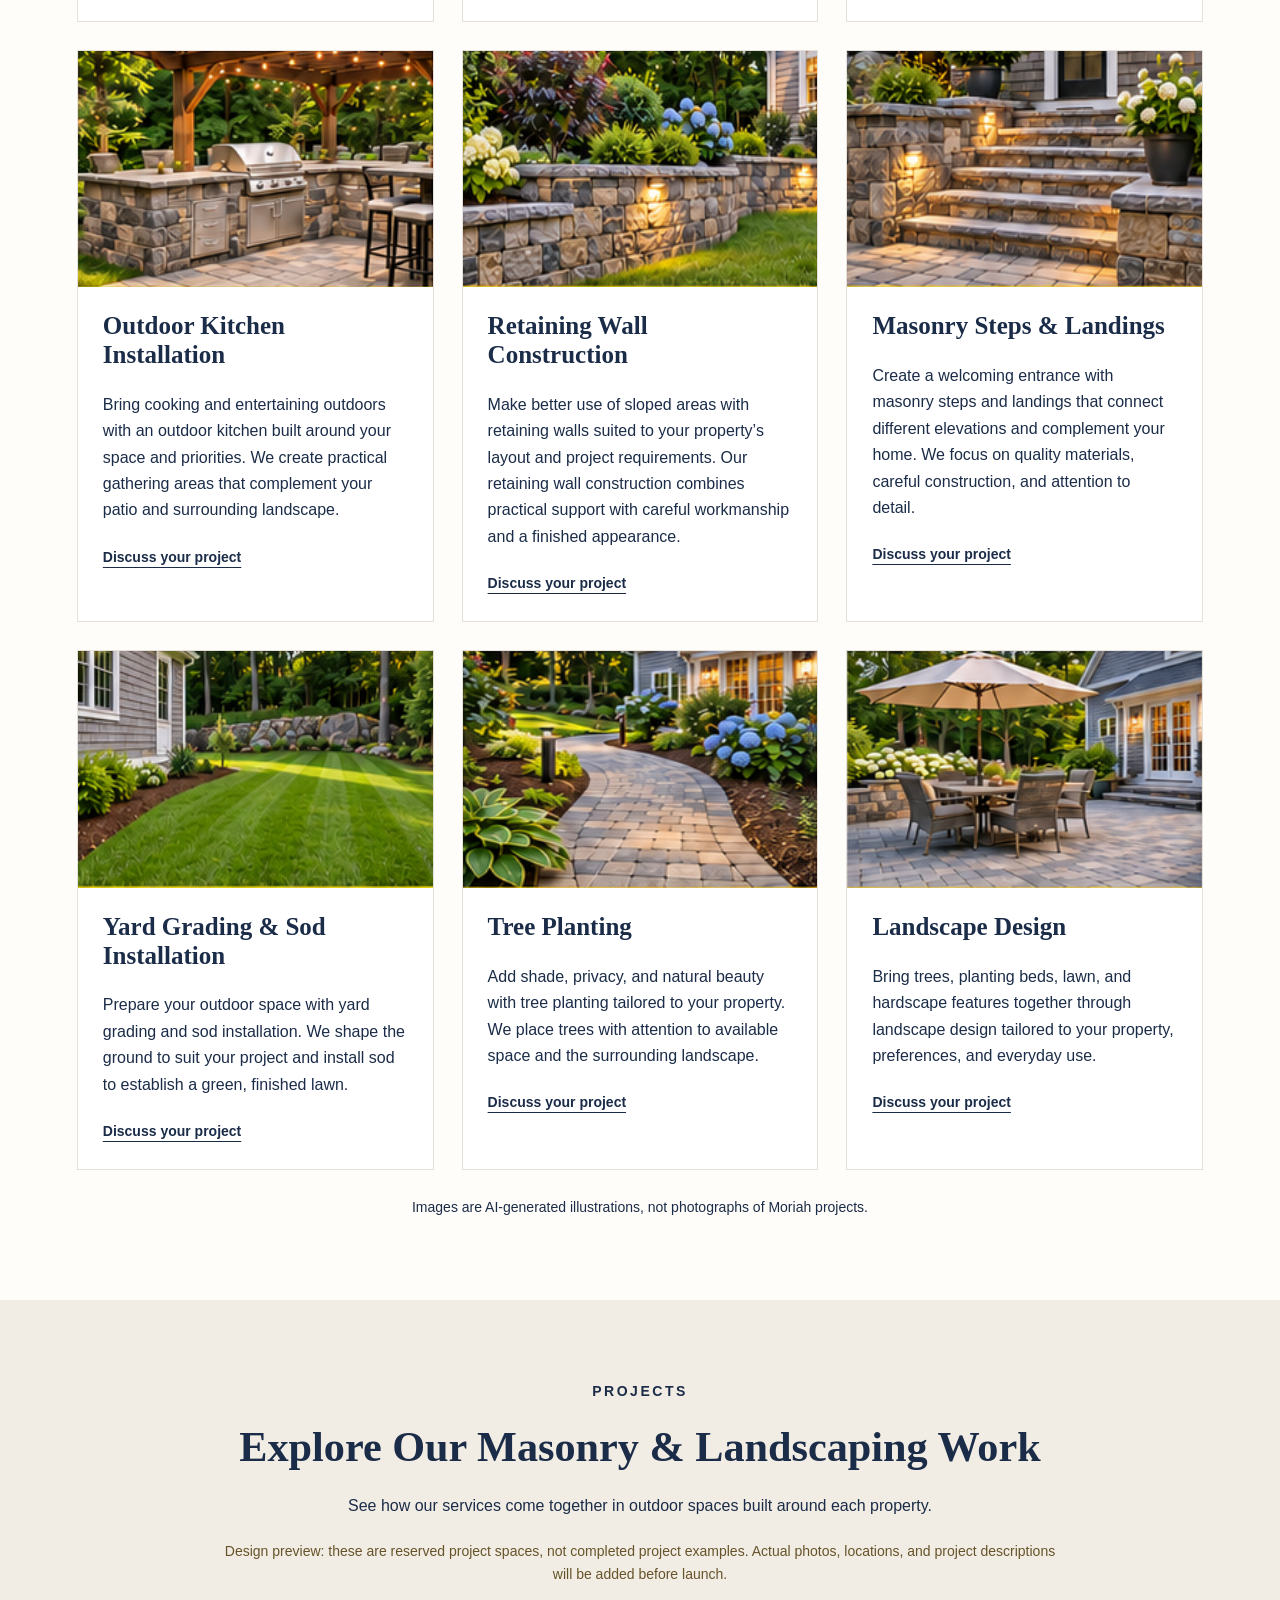
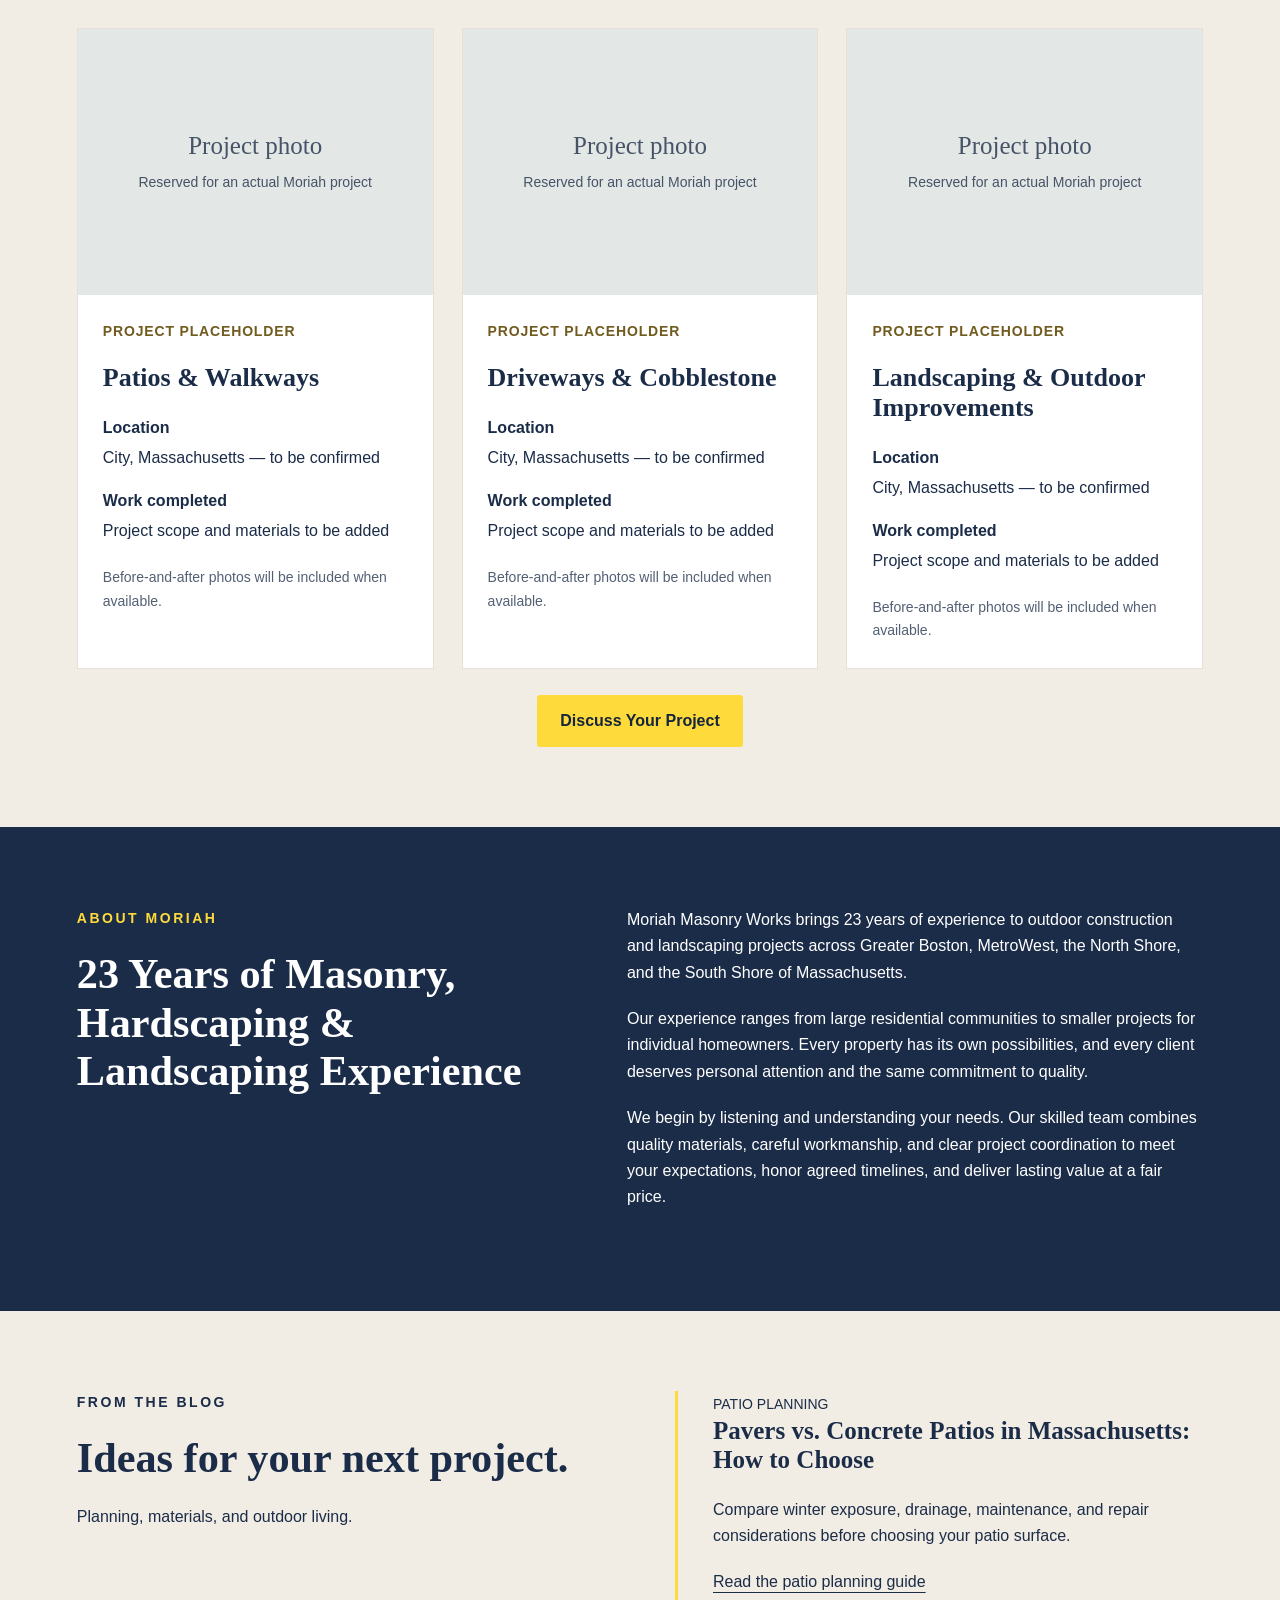
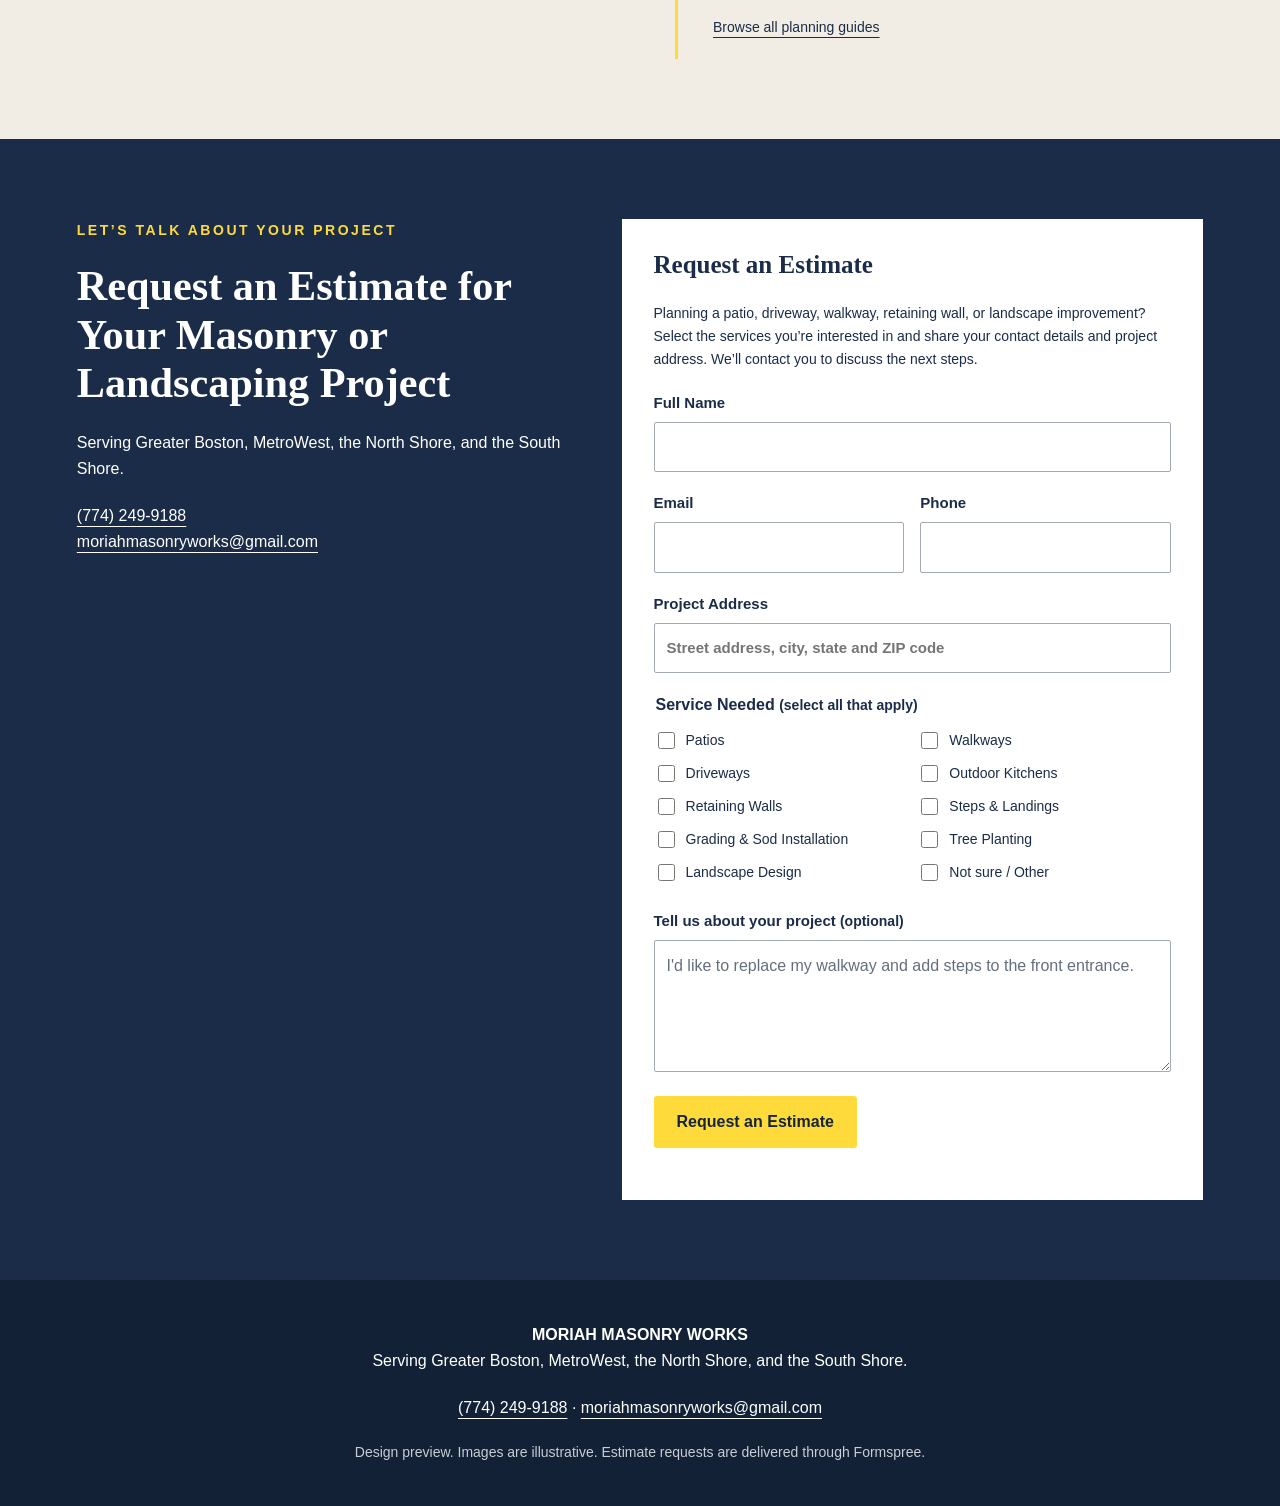
==== commit 4c331e42: "Add optional project description field" ====
--- a/index.html
+++ b/index.html
@@ -1,3 +1,3 @@
 <!doctype html><html lang="en"><head><meta charset="utf-8"><meta name="viewport" content="width=device-width,initial-scale=1"><meta name="robots" content="noindex,nofollow"><title>Masonry &amp; Hardscaping in Greater Boston | Moriah Masonry Works</title><meta name="description" content="Moriah Masonry Works installs patios, driveways, walkways and retaining walls across Greater Boston, MetroWest, the North Shore and South Shore. Request an estimate."><link rel="stylesheet" href="styles.css"></head><body><a class="skip" href="#main">Skip to content</a><div class="preview">DESIGN PREVIEW · Illustrative images and sample content</div><header><a class="brand" href="index.html" aria-label="Moriah Masonry Works home"><img src="assets/brand.png" alt="Moriah Masonry Works"></a><button class="menu" aria-expanded="false" aria-controls="nav">Menu</button><nav id="nav"><a href="index.html#about">About</a><a href="index.html#services">Services</a><a href="index.html#projects">Projects</a><a href="blog.html">Blog</a><a class="button" href="index.html#contact">Request an Estimate</a></nav></header><main id="main"><section class="hero"><div class="heroimage" aria-hidden="true"><img src="assets/layout-reference.png" alt=""></div><div class="herocopy"><p class="eyebrow">MORIAH MASONRY WORKS</p><h1>Masonry &amp; Hardscaping Contractor in Greater Boston</h1><span class="rule"></span><p>Masonry, hardscaping, and landscaping services tailored to your home, your priorities, and your vision.</p><p class="heroarea">Serving Greater Boston &amp; MetroWest.</p><a class="button" href="#contact">Request an Estimate</a></div></section><section id="services" class="section"><div class="sectionhead"><p class="eyebrow">OUR SERVICES</p><h2>Masonry, Hardscaping &amp; Landscaping Services</h2><p>Explore outdoor construction and landscaping services for your property, including patio installation, walkways, driveways, retaining walls, outdoor kitchens, and lawn improvements.</p></div><div class="services"><article class="service"><div class="photo " role="img" aria-label="AI-generated illustrative outdoor space"><img src="assets/layout-reference.png" alt="" style="width:436.144578313253%;left:-18.87550200803213%;top:-445.55555555555554%;height:804.4444444444445%" loading="lazy"></div><div class="cardbody"><h3>Patio Installation</h3><p>Create a welcoming outdoor living space with a patio designed around your home and the way you gather. Our patio installation services combine quality materials, careful workmanship, and attention to detail.</p><a href="#contact">Discuss your project</a></div></article><article class="service"><div class="photo " role="img" aria-label="AI-generated illustrative outdoor space"><img src="assets/layout-reference.png" alt="" style="width:476.3157894736843%;left:-135.08771929824562%;top:-445.55555555555554%;height:804.4444444444445%" loading="lazy"></div><div class="cardbody"><h3>Walkway Installation</h3><p>Connect your driveway, entrances, and outdoor living areas with walkways that complement your property. We also install cobblestone borders for a distinctive, finished appearance.</p><a href="#contact">Discuss your project</a></div></article><article class="service"><div class="photo " role="img" aria-label="AI-generated illustrative outdoor space"><img src="assets/layout-reference.png" alt="" style="width:482.6666666666667%;left:-244.88888888888889%;top:-445.55555555555554%;height:804.4444444444445%" loading="lazy"></div><div class="cardbody"><h3>Driveway Installation</h3><p>We install asphalt, paver, concrete, and full cobblestone driveways. Cobblestone driveway borders are also available to frame your entrance and complement your home’s exterior.</p><a href="#contact">Discuss your project</a></div></article><article class="service"><div class="photo " role="img" aria-label="AI-generated illustrative outdoor space"><img src="assets/layout-reference.png" alt="" style="width:439.67611336032394%;left:-320.2429149797571%;top:-445.55555555555554%;height:804.4444444444445%" loading="lazy"></div><div class="cardbody"><h3>Outdoor Kitchen Installation</h3><p>Bring cooking and entertaining outdoors with an outdoor kitchen built around your space and priorities. We create practical gathering areas that complement your patio and surrounding landscape.</p><a href="#contact">Discuss your project</a></div></article><article class="service"><div class="photo " role="img" aria-label="AI-generated illustrative outdoor space"><img src="assets/layout-reference.png" alt="" style="width:381.05263157894734%;left:-37.54385964912281%;top:-654.6583850931677%;height:899.3788819875776%" loading="lazy"></div><div class="cardbody"><h3>Retaining Wall Construction</h3><p>Make better use of sloped areas with retaining walls suited to your property’s layout and project requirements. Our retaining wall construction combines practical support with careful workmanship and a finished appearance.</p><a href="#contact">Discuss your project</a></div></article><article class="service"><div class="photo " role="img" aria-label="AI-generated illustrative outdoor space"><img src="assets/layout-reference.png" alt="" style="width:402.22222222222223%;left:-151.11111111111111%;top:-654.6583850931677%;height:899.3788819875776%" loading="lazy"></div><div class="cardbody"><h3>Masonry Steps &amp; Landings</h3><p>Create a welcoming entrance with masonry steps and landings that connect different elevations and complement your home. We focus on quality materials, careful construction, and attention to detail.</p><a href="#contact">Discuss your project</a></div></article><article class="service"><div class="photo " role="img" aria-label="AI-generated illustrative outdoor space"><img src="assets/layout-reference.png" alt="" style="width:383.74558303886926%;left:-245.58303886925796%;top:-654.6583850931677%;height:899.3788819875776%" loading="lazy"></div><div class="cardbody"><h3>Yard Grading &amp; Sod Installation</h3><p>Prepare your outdoor space with yard grading and sod installation. We shape the ground to suit your project and install sod to establish a green, finished lawn.</p><a href="#contact">Discuss your project</a></div></article><article class="service"><div class="photo " role="img" aria-label="AI-generated illustrative outdoor space"><img src="assets/layout-reference.png" alt="" style="width:476.3157894736843%;left:-135.08771929824562%;top:-445.55555555555554%;height:804.4444444444445%" loading="lazy"></div><div class="cardbody"><h3>Tree Planting</h3><p>Add shade, privacy, and natural beauty with tree planting tailored to your property. We place trees with attention to available space and the surrounding landscape.</p><a href="#contact">Discuss your project</a></div></article><article class="service"><div class="photo " role="img" aria-label="AI-generated illustrative outdoor space"><img src="assets/layout-reference.png" alt="" style="width:436.144578313253%;left:-18.87550200803213%;top:-445.55555555555554%;height:804.4444444444445%" loading="lazy"></div><div class="cardbody"><h3>Landscape Design</h3><p>Bring trees, planting beds, lawn, and hardscape features together through landscape design tailored to your property, preferences, and everyday use.</p><a href="#contact">Discuss your project</a></div></article></div><p class="small center">Images are AI-generated illustrations, not photographs of Moriah projects.</p></section><!-- Restore after genuine client testimonials and project photos are approved. -->
 <template id="pending-testimonials"><section id="reviews" class="section"><div class="sectionhead"><p class="eyebrow">CLIENT EXPERIENCES</p><h2>What Our Clients Say</h2><p>See the transformation. Hear the experience.</p><p class="small">Layout demonstration: sample testimonials and reserved photo spaces. Each published review will be paired with before-and-after photos of the same project.</p></div><div class="review-projects"><article class="review-project"><div class="comparison"><div class="comparison-slot"><span class="comparison-label">BEFORE</span><div class="photo-placeholder"><span>Before photo</span><small>Real project photo to be added</small></div></div><div class="comparison-slot"><span class="comparison-label">AFTER</span><div class="photo-placeholder after-placeholder"><span>After photo</span><small>Real project photo to be added</small></div></div></div><div class="review-copy"><p class="sample-label">SAMPLE TESTIMONIAL · LAYOUT PREVIEW ONLY</p><blockquote>“They listened carefully to what we wanted and kept us informed throughout the project.”</blockquote><p class="review-project-title">Patio project</p><p class="small">Client name and city to be added</p></div></article><article class="review-project"><div class="comparison"><div class="comparison-slot"><span class="comparison-label">BEFORE</span><div class="photo-placeholder"><span>Before photo</span><small>Real project photo to be added</small></div></div><div class="comparison-slot"><span class="comparison-label">AFTER</span><div class="photo-placeholder after-placeholder"><span>After photo</span><small>Real project photo to be added</small></div></div></div><div class="review-copy"><p class="sample-label">SAMPLE TESTIMONIAL · LAYOUT PREVIEW ONLY</p><blockquote>“The attention to detail made our new outdoor space feel like a natural part of our home.”</blockquote><p class="review-project-title">Walkway project</p><p class="small">Client name and city to be added</p></div></article><article class="review-project"><div class="comparison"><div class="comparison-slot"><span class="comparison-label">BEFORE</span><div class="photo-placeholder"><span>Before photo</span><small>Real project photo to be added</small></div></div><div class="comparison-slot"><span class="comparison-label">AFTER</span><div class="photo-placeholder after-placeholder"><span>After photo</span><small>Real project photo to be added</small></div></div></div><div class="review-copy"><p class="sample-label">SAMPLE TESTIMONIAL · LAYOUT PREVIEW ONLY</p><blockquote>“The team was organized, communicated clearly, and respected the agreed schedule.”</blockquote><p class="review-project-title">Entrance project</p><p class="small">Client name and city to be added</p></div></article></div></section></template>
-<section id="projects" class="section portfolio" aria-labelledby="projects-title"><div class="sectionhead"><p class="eyebrow">PROJECTS</p><h2 id="projects-title">Explore Our Masonry &amp; Landscaping Work</h2><p>See how our services come together in outdoor spaces built around each property.</p><p class="small portfolio-notice">Design preview: these are reserved project spaces, not completed project examples. Actual photos, locations, and project descriptions will be added before launch.</p></div><div class="portfolio-grid"><article class="portfolio-card"><div class="portfolio-photo"><span>Project photo</span><small>Reserved for an actual Moriah project</small></div><div class="portfolio-copy"><p class="portfolio-draft">PROJECT PLACEHOLDER</p><h3>Patios &amp; Walkways</h3><dl><div><dt>Location</dt><dd>City, Massachusetts — to be confirmed</dd></div><div><dt>Work completed</dt><dd>Project scope and materials to be added</dd></div></dl><p class="small">Before-and-after photos will be included when available.</p></div></article><article class="portfolio-card"><div class="portfolio-photo"><span>Project photo</span><small>Reserved for an actual Moriah project</small></div><div class="portfolio-copy"><p class="portfolio-draft">PROJECT PLACEHOLDER</p><h3>Driveways &amp; Cobblestone</h3><dl><div><dt>Location</dt><dd>City, Massachusetts — to be confirmed</dd></div><div><dt>Work completed</dt><dd>Project scope and materials to be added</dd></div></dl><p class="small">Before-and-after photos will be included when available.</p></div></article><article class="portfolio-card"><div class="portfolio-photo"><span>Project photo</span><small>Reserved for an actual Moriah project</small></div><div class="portfolio-copy"><p class="portfolio-draft">PROJECT PLACEHOLDER</p><h3>Landscaping &amp; Outdoor Improvements</h3><dl><div><dt>Location</dt><dd>City, Massachusetts — to be confirmed</dd></div><div><dt>Work completed</dt><dd>Project scope and materials to be added</dd></div></dl><p class="small">Before-and-after photos will be included when available.</p></div></article></div><p class="center"><a class="button" href="#contact">Discuss Your Project</a></p></section><section id="about" class="section about"><div><p class="eyebrow">ABOUT MORIAH</p><h2>23 Years of Masonry, Hardscaping &amp; Landscaping Experience</h2></div><div><p>Moriah Masonry Works brings 23 years of experience to outdoor construction and landscaping projects across Greater Boston, MetroWest, the North Shore, and the South Shore of Massachusetts.</p><p>Our experience ranges from large residential communities to smaller projects for individual homeowners. Every property has its own possibilities, and every client deserves personal attention and the same commitment to quality.</p><p>We begin by listening and understanding your needs. Our skilled team combines quality materials, careful workmanship, and clear project coordination to meet your expectations, honor agreed timelines, and deliver lasting value at a fair price.</p></div></section><section class="section blogsection"><div><p class="eyebrow">FROM THE BLOG</p><h2>Ideas for your next project.</h2><p>Planning, materials, and outdoor living.</p></div><article><span class="small">PATIO PLANNING</span><h3>Pavers vs. Concrete Patios in Massachusetts: How to Choose</h3><p>Compare winter exposure, drainage, maintenance, and repair considerations before choosing your patio surface.</p><a href="pavers-vs-concrete-patios-massachusetts.html">Read the patio planning guide</a><p class="small" style="margin-top:20px"><a href="blog.html">Browse all planning guides</a></p></article></section><section id="contact" class="section contact"><div><p class="eyebrow">LET’S TALK ABOUT YOUR PROJECT</p><h2>Request an Estimate for Your Masonry or Landscaping Project</h2><p>Serving Greater Boston, MetroWest, the North Shore, and the South Shore.</p><p><a href="tel:+17742499188">(774) 249-9188</a><br><a href="mailto:moriahmasonryworks@gmail.com">moriahmasonryworks@gmail.com</a></p></div><form id="estimate" action="https://formspree.io/f/xjywodyv" method="POST"><h3>Request an Estimate</h3><p class="small">Planning a patio, driveway, walkway, retaining wall, or landscape improvement? Select the services you’re interested in and share your contact details and project address. We’ll contact you to discuss the next steps.</p><label>Full Name<input autocomplete="name" name="name" required></label><div class="fields"><label>Email<input type="email" autocomplete="email" name="email" required></label><label>Phone<input type="tel" autocomplete="tel" name="phone" required></label></div><label>Project Address<input autocomplete="street-address" name="address" placeholder="Street address, city, state and ZIP code" required></label><fieldset><legend>Service Needed <span class="small">(select all that apply)</span></legend><div class="checks"><label class="check"><input type="checkbox" name="service" value="Patios"> Patios</label><label class="check"><input type="checkbox" name="service" value="Walkways"> Walkways</label><label class="check"><input type="checkbox" name="service" value="Driveways"> Driveways</label><label class="check"><input type="checkbox" name="service" value="Outdoor Kitchens"> Outdoor Kitchens</label><label class="check"><input type="checkbox" name="service" value="Retaining Walls"> Retaining Walls</label><label class="check"><input type="checkbox" name="service" value="Steps & Landings"> Steps & Landings</label><label class="check"><input type="checkbox" name="service" value="Grading & Sod Installation"> Grading & Sod Installation</label><label class="check"><input type="checkbox" name="service" value="Tree Planting"> Tree Planting</label><label class="check"><input type="checkbox" name="service" value="Landscape Design"> Landscape Design</label><label class="check"><input type="checkbox" name="service" value="Other"> Not sure / Other</label></div></fieldset><button class="button" type="submit">Request an Estimate</button><p id="formstatus" role="status"></p></form></section></main><footer><strong>MORIAH MASONRY WORKS</strong><p>Serving Greater Boston, MetroWest, the North Shore, and the South Shore.</p><a href="tel:+17742499188">(774) 249-9188</a> · <a href="mailto:moriahmasonryworks@gmail.com">moriahmasonryworks@gmail.com</a><p class="small">Design preview. Images are illustrative. Estimate requests are delivered through Formspree.</p></footer><script src="app.js"></script></body></html>+<section id="projects" class="section portfolio" aria-labelledby="projects-title"><div class="sectionhead"><p class="eyebrow">PROJECTS</p><h2 id="projects-title">Explore Our Masonry &amp; Landscaping Work</h2><p>See how our services come together in outdoor spaces built around each property.</p><p class="small portfolio-notice">Design preview: these are reserved project spaces, not completed project examples. Actual photos, locations, and project descriptions will be added before launch.</p></div><div class="portfolio-grid"><article class="portfolio-card"><div class="portfolio-photo"><span>Project photo</span><small>Reserved for an actual Moriah project</small></div><div class="portfolio-copy"><p class="portfolio-draft">PROJECT PLACEHOLDER</p><h3>Patios &amp; Walkways</h3><dl><div><dt>Location</dt><dd>City, Massachusetts — to be confirmed</dd></div><div><dt>Work completed</dt><dd>Project scope and materials to be added</dd></div></dl><p class="small">Before-and-after photos will be included when available.</p></div></article><article class="portfolio-card"><div class="portfolio-photo"><span>Project photo</span><small>Reserved for an actual Moriah project</small></div><div class="portfolio-copy"><p class="portfolio-draft">PROJECT PLACEHOLDER</p><h3>Driveways &amp; Cobblestone</h3><dl><div><dt>Location</dt><dd>City, Massachusetts — to be confirmed</dd></div><div><dt>Work completed</dt><dd>Project scope and materials to be added</dd></div></dl><p class="small">Before-and-after photos will be included when available.</p></div></article><article class="portfolio-card"><div class="portfolio-photo"><span>Project photo</span><small>Reserved for an actual Moriah project</small></div><div class="portfolio-copy"><p class="portfolio-draft">PROJECT PLACEHOLDER</p><h3>Landscaping &amp; Outdoor Improvements</h3><dl><div><dt>Location</dt><dd>City, Massachusetts — to be confirmed</dd></div><div><dt>Work completed</dt><dd>Project scope and materials to be added</dd></div></dl><p class="small">Before-and-after photos will be included when available.</p></div></article></div><p class="center"><a class="button" href="#contact">Discuss Your Project</a></p></section><section id="about" class="section about"><div><p class="eyebrow">ABOUT MORIAH</p><h2>23 Years of Masonry, Hardscaping &amp; Landscaping Experience</h2></div><div><p>Moriah Masonry Works brings 23 years of experience to outdoor construction and landscaping projects across Greater Boston, MetroWest, the North Shore, and the South Shore of Massachusetts.</p><p>Our experience ranges from large residential communities to smaller projects for individual homeowners. Every property has its own possibilities, and every client deserves personal attention and the same commitment to quality.</p><p>We begin by listening and understanding your needs. Our skilled team combines quality materials, careful workmanship, and clear project coordination to meet your expectations, honor agreed timelines, and deliver lasting value at a fair price.</p></div></section><section class="section blogsection"><div><p class="eyebrow">FROM THE BLOG</p><h2>Ideas for your next project.</h2><p>Planning, materials, and outdoor living.</p></div><article><span class="small">PATIO PLANNING</span><h3>Pavers vs. Concrete Patios in Massachusetts: How to Choose</h3><p>Compare winter exposure, drainage, maintenance, and repair considerations before choosing your patio surface.</p><a href="pavers-vs-concrete-patios-massachusetts.html">Read the patio planning guide</a><p class="small" style="margin-top:20px"><a href="blog.html">Browse all planning guides</a></p></article></section><section id="contact" class="section contact"><div><p class="eyebrow">LET’S TALK ABOUT YOUR PROJECT</p><h2>Request an Estimate for Your Masonry or Landscaping Project</h2><p>Serving Greater Boston, MetroWest, the North Shore, and the South Shore.</p><p><a href="tel:+17742499188">(774) 249-9188</a><br><a href="mailto:moriahmasonryworks@gmail.com">moriahmasonryworks@gmail.com</a></p></div><form id="estimate" action="https://formspree.io/f/xjywodyv" method="POST"><h3>Request an Estimate</h3><p class="small">Planning a patio, driveway, walkway, retaining wall, or landscape improvement? Select the services you’re interested in and share your contact details and project address. We’ll contact you to discuss the next steps.</p><label>Full Name<input autocomplete="name" name="name" required></label><div class="fields"><label>Email<input type="email" autocomplete="email" name="email" required></label><label>Phone<input type="tel" autocomplete="tel" name="phone" required></label></div><label>Project Address<input autocomplete="street-address" name="address" placeholder="Street address, city, state and ZIP code" required></label><fieldset><legend>Service Needed <span class="small">(select all that apply)</span></legend><div class="checks"><label class="check"><input type="checkbox" name="service" value="Patios"> Patios</label><label class="check"><input type="checkbox" name="service" value="Walkways"> Walkways</label><label class="check"><input type="checkbox" name="service" value="Driveways"> Driveways</label><label class="check"><input type="checkbox" name="service" value="Outdoor Kitchens"> Outdoor Kitchens</label><label class="check"><input type="checkbox" name="service" value="Retaining Walls"> Retaining Walls</label><label class="check"><input type="checkbox" name="service" value="Steps & Landings"> Steps & Landings</label><label class="check"><input type="checkbox" name="service" value="Grading & Sod Installation"> Grading & Sod Installation</label><label class="check"><input type="checkbox" name="service" value="Tree Planting"> Tree Planting</label><label class="check"><input type="checkbox" name="service" value="Landscape Design"> Landscape Design</label><label class="check"><input type="checkbox" name="service" value="Other"> Not sure / Other</label></div></fieldset><label for="project-description">Tell us about your project <span class="small">(optional)</span></label><textarea id="project-description" name="project_description" rows="4" placeholder="I&#39;d like to replace my walkway and add steps to the front entrance."></textarea><button class="button" type="submit">Request an Estimate</button><p id="formstatus" role="status"></p></form></section></main><footer><strong>MORIAH MASONRY WORKS</strong><p>Serving Greater Boston, MetroWest, the North Shore, and the South Shore.</p><a href="tel:+17742499188">(774) 249-9188</a> · <a href="mailto:moriahmasonryworks@gmail.com">moriahmasonryworks@gmail.com</a><p class="small">Design preview. Images are illustrative. Estimate requests are delivered through Formspree.</p></footer><script src="app.js"></script></body></html>
--- a/styles.css
+++ b/styles.css
@@ -40,3 +40,6 @@
 .brand{width:210px;max-width:calc(100% - 110px);height:auto;aspect-ratio:2.65;flex:0 1 210px;min-width:0}
 .brand img{width:145%;height:auto;max-width:none;left:-22%;top:-62%}
 @media(max-width:1050px){.brand{width:210px;height:auto;flex-basis:210px}}
+
+/* Optional project details */
+textarea{display:block;width:100%;min-width:0;min-height:110px;padding:12px;margin:6px 0 24px;border:1px solid #a3aab4;border-radius:2px;background:white;color:#17273e;font:inherit;resize:vertical}textarea:focus-visible{outline:3px solid #c17e00;outline-offset:4px}textarea::placeholder{color:#646e7c;opacity:1}
